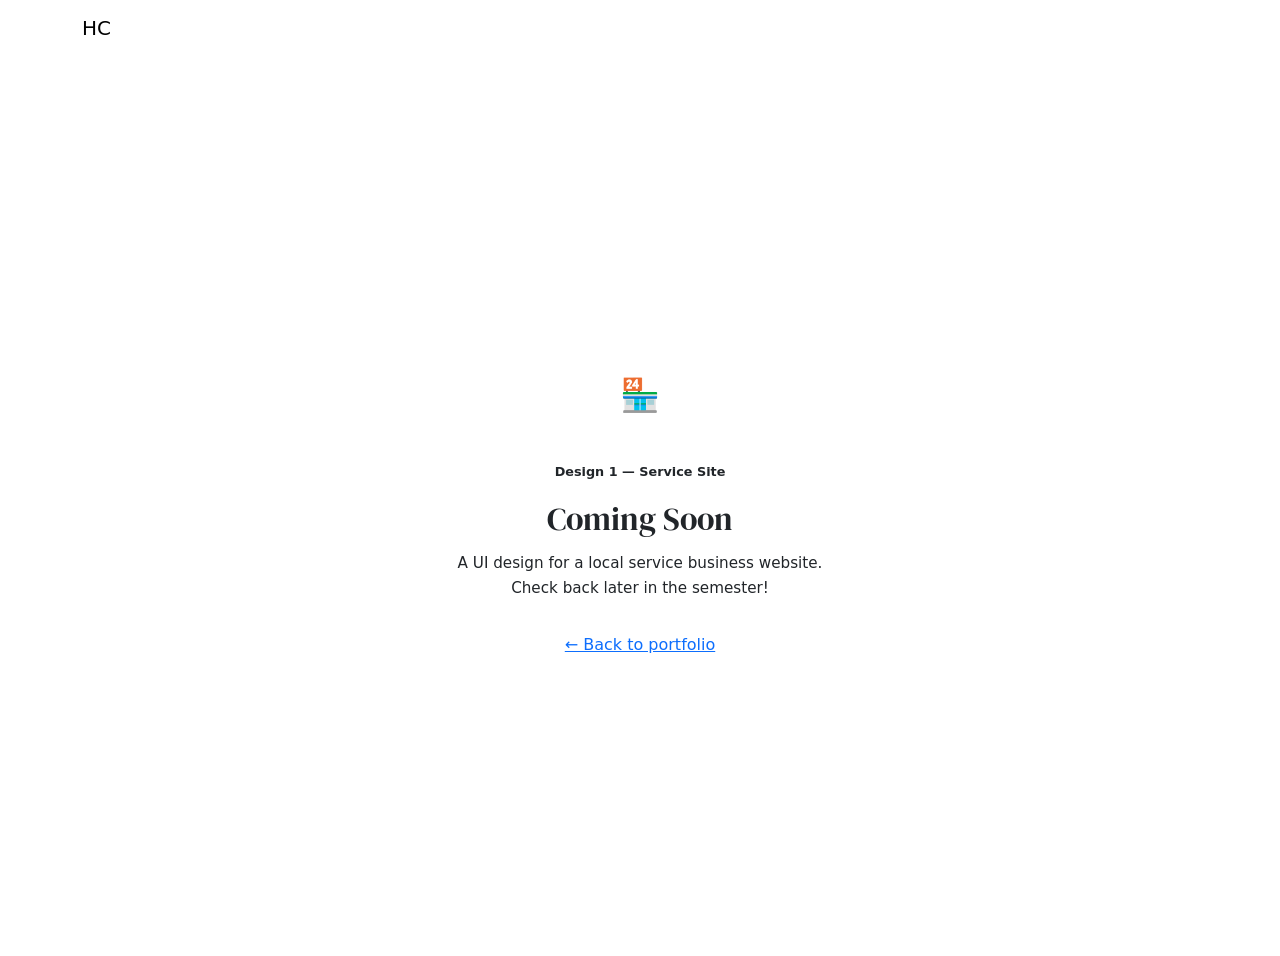
==== design1.html @ 687dcb16 "Add files via upload" ====
<!DOCTYPE html>
<html lang="en">
<head>
  <meta charset="UTF-8" />
  <meta name="viewport" content="width=device-width, initial-scale=1.0" />
  <title>Design 1 — Service Site | Hiba Chikhaoui</title>
  <link href="https://cdn.jsdelivr.net/npm/bootstrap@5.3.0/dist/css/bootstrap.min.css" rel="stylesheet" />
  <link href="https://fonts.googleapis.com/css2?family=DM+Sans:wght@400;500;600;700;800&family=DM+Serif+Display&display=swap" rel="stylesheet" />
  <link href="css/style.css" rel="stylesheet" />
  <style>
    .coming-page {
      min-height: 100vh;
      display: flex; flex-direction: column;
      align-items: center; justify-content: center;
      text-align: center; padding: 2rem;
      background: var(--cream);
    }
    .coming-thumb {
      width: 80px; height: 80px;
      background: var(--green-light);
      border-radius: 16px;
      display: flex; align-items: center; justify-content: center;
      margin: 0 auto 1.5rem; font-size: 2rem;
    }
    .coming-tag {
      font-size: 0.8rem; color: var(--green); font-weight: 600;
      border: 1px solid var(--green); padding: 3px 12px;
      border-radius: 999px; display: inline-block; margin-bottom: 1rem;
    }
    .coming-title {
      font-family: 'DM Serif Display', serif;
      font-size: 2rem; font-weight: 400;
      color: var(--dark); margin-bottom: 0.75rem;
    }
    .coming-desc {
      color: var(--gray); max-width: 400px;
      margin: 0 auto 2rem; line-height: 1.65; font-size: 0.95rem;
    }
  </style>
</head>
<body>
  <nav class="navbar sticky-top" id="mainNav">
    <div class="container">
      <a class="navbar-brand" href="index.html">HC</a>
    </div>
  </nav>
  <div class="coming-page">
    <div class="coming-thumb">🏪</div>
    <span class="coming-tag">Design 1 — Service Site</span>
    <h1 class="coming-title">Coming Soon</h1>
    <p class="coming-desc">A UI design for a local service business website. Check back later in the semester!</p>
    <a href="index.html" class="btn-teal">← Back to portfolio</a>
  </div>
  <script src="https://cdn.jsdelivr.net/npm/bootstrap@5.3.0/dist/js/bootstrap.bundle.min.js"></script>
</body>
</html>
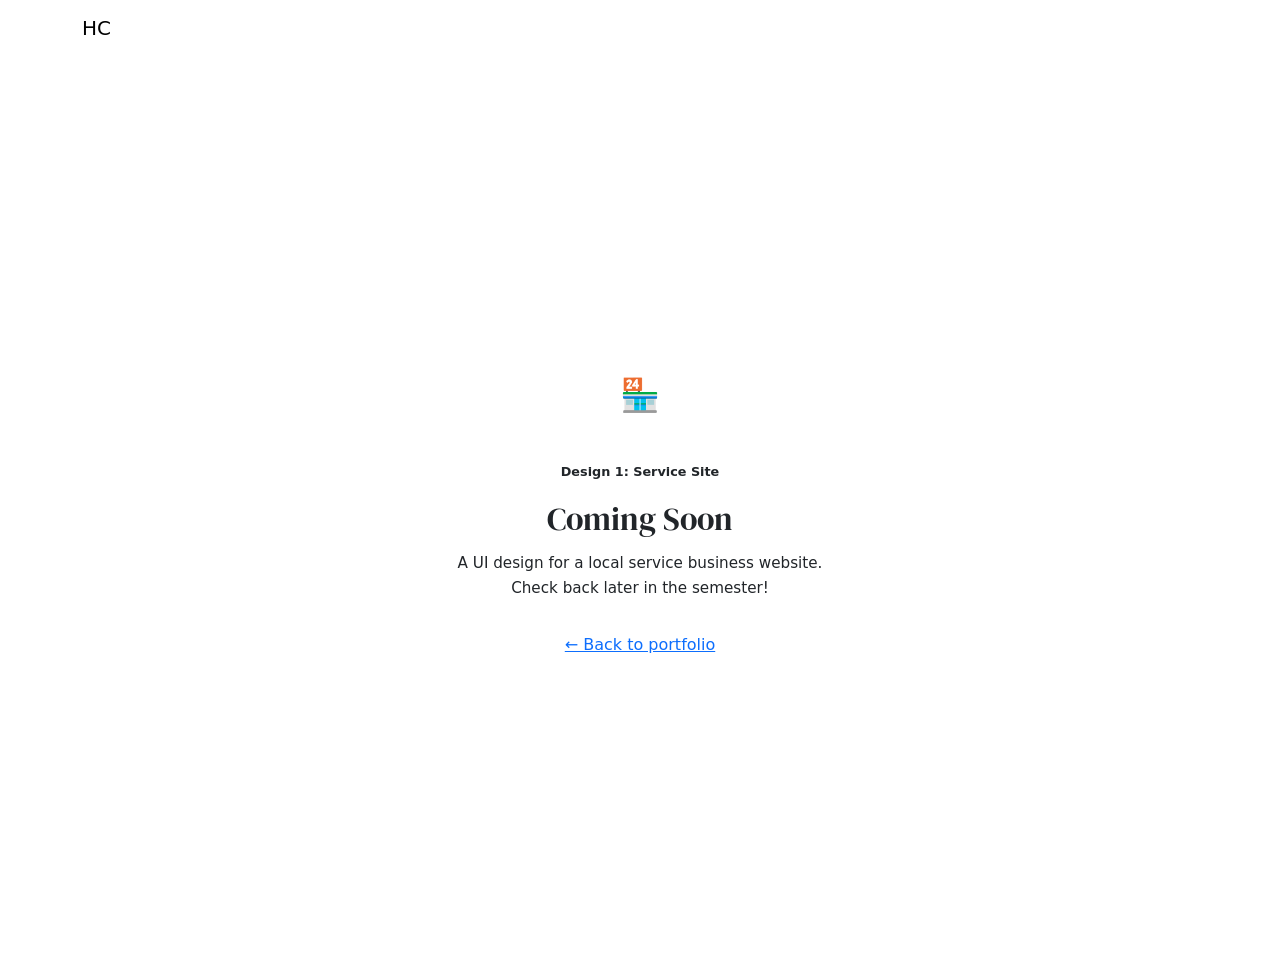
==== commit 31538db3: "Add files via upload" ====
--- a/design1.html
+++ b/design1.html
@@ -3,7 +3,7 @@
 <head>
   <meta charset="UTF-8" />
   <meta name="viewport" content="width=device-width, initial-scale=1.0" />
-  <title>Design 1 — Service Site | Hiba Chikhaoui</title>
+  <title>Design 1: Service Site | Hiba Chikhaoui</title>
   <link href="https://cdn.jsdelivr.net/npm/bootstrap@5.3.0/dist/css/bootstrap.min.css" rel="stylesheet" />
   <link href="https://fonts.googleapis.com/css2?family=DM+Sans:wght@400;500;600;700;800&family=DM+Serif+Display&display=swap" rel="stylesheet" />
   <link href="css/style.css" rel="stylesheet" />
@@ -46,7 +46,7 @@
   </nav>
   <div class="coming-page">
     <div class="coming-thumb">🏪</div>
-    <span class="coming-tag">Design 1 — Service Site</span>
+    <span class="coming-tag">Design 1: Service Site</span>
     <h1 class="coming-title">Coming Soon</h1>
     <p class="coming-desc">A UI design for a local service business website. Check back later in the semester!</p>
     <a href="index.html" class="btn-teal">← Back to portfolio</a>
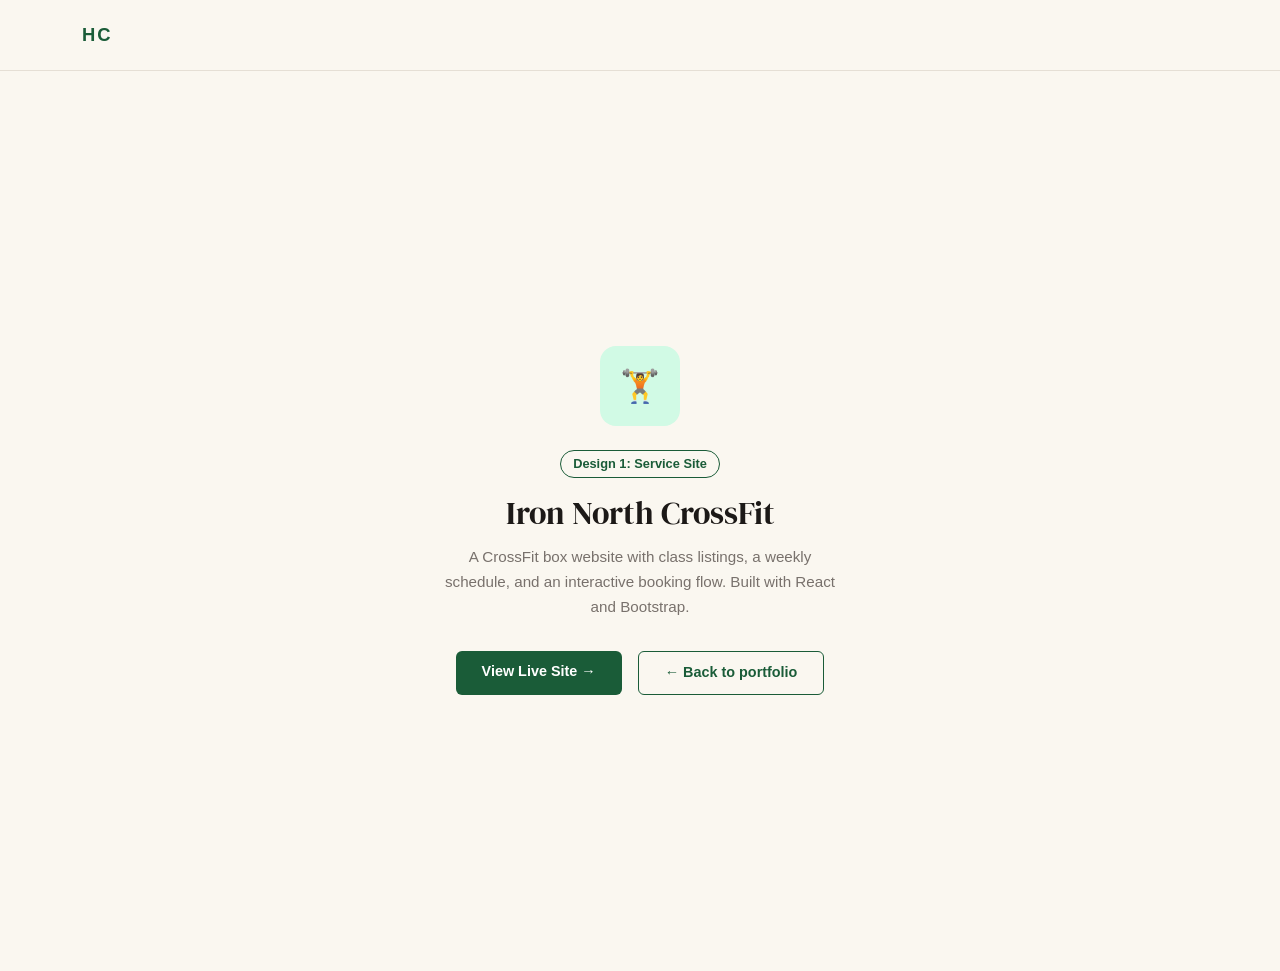
==== commit 3d9491be: "Add files via upload" ====
--- a/design1.html
+++ b/design1.html
@@ -45,11 +45,14 @@
     </div>
   </nav>
   <div class="coming-page">
-    <div class="coming-thumb">🏪</div>
+    <div class="coming-thumb">🏋️</div>
     <span class="coming-tag">Design 1: Service Site</span>
-    <h1 class="coming-title">Coming Soon</h1>
-    <p class="coming-desc">A UI design for a local service business website. Check back later in the semester!</p>
-    <a href="index.html" class="btn-teal">← Back to portfolio</a>
+    <h1 class="coming-title">Iron North CrossFit</h1>
+    <p class="coming-desc">A CrossFit box website with class listings, a weekly schedule, and an interactive booking flow. Built with React and Bootstrap.</p>
+    <div style="display:flex; gap:1rem; justify-content:center; flex-wrap:wrap;">
+      <a href="https://admirable-stroopwafel-7d52f2.netlify.app" target="_blank" class="btn-teal">View Live Site →</a>
+      <a href="index.html" class="btn-teal" style="background:transparent; color:var(--green); border:1.5px solid var(--green);">← Back to portfolio</a>
+    </div>
   </div>
   <script src="https://cdn.jsdelivr.net/npm/bootstrap@5.3.0/dist/js/bootstrap.bundle.min.js"></script>
 </body>
--- a/css/style.css
+++ b/css/style.css
@@ -0,0 +1,306 @@
+/* ============================================
+   CSS Variables
+   ============================================ */
+:root {
+  --cream:       #faf7f0;
+  --cream-dark:  #f0ebe0;
+  --green:       #1a5c38;
+  --green-mid:   #166534;
+  --green-light: #d1fae5;
+  --dark:        #1c1917;
+  --gray:        #78716c;
+  --border:      #e5dfd5;
+}
+
+body {
+  font-family: 'DM Sans', sans-serif;
+  background: var(--cream);
+  color: var(--dark);
+}
+
+/* ============================================
+   NAVBAR
+   ============================================ */
+#mainNav {
+  background: var(--cream);
+  border-bottom: 1px solid var(--border);
+  padding: 1rem 0;
+}
+
+.navbar-brand {
+  color: var(--green) !important;
+  font-weight: 800;
+  font-size: 1.15rem;
+  letter-spacing: 2px;
+}
+
+.nav-link {
+  color: var(--dark) !important;
+  font-size: 0.9rem;
+  font-weight: 500;
+  margin-left: 0.5rem;
+  transition: color 0.15s;
+}
+
+.nav-link:hover { color: var(--green) !important; }
+
+/* ============================================
+   HERO / ABOUT
+   ============================================ */
+.hero-section {
+  padding: 90px 0 80px;
+  background: var(--cream);
+}
+
+.badge-pill {
+  display: inline-block;
+  background: var(--green-light);
+  color: var(--green);
+  font-size: 0.8rem;
+  font-weight: 600;
+  padding: 4px 14px;
+  border-radius: 999px;
+  margin-bottom: 1.25rem;
+}
+
+.hero-title {
+  font-family: 'DM Serif Display', serif;
+  font-size: 3.6rem;
+  font-weight: 400;
+  color: var(--dark);
+  line-height: 1.1;
+  margin-bottom: 1.25rem;
+}
+
+.hero-title em {
+  font-style: italic;
+  color: var(--green);
+}
+
+.hero-lead {
+  font-size: 1rem;
+  color: var(--gray);
+  max-width: 540px;
+  line-height: 1.8;
+  margin-bottom: 1rem;
+}
+
+.hero-sub {
+  font-size: 0.95rem;
+  color: var(--gray);
+  max-width: 520px;
+  line-height: 1.75;
+}
+
+.btn-teal {
+  background: var(--green);
+  color: #fff;
+  border: none;
+  padding: 10px 26px;
+  border-radius: 6px;
+  font-size: 0.9rem;
+  font-weight: 600;
+  text-decoration: none;
+  transition: background 0.2s;
+  display: inline-block;
+}
+
+.btn-teal:hover { background: var(--green-mid); color: #fff; }
+
+/* ============================================
+   HOW I WORK
+   ============================================ */
+.work-section {
+  padding: 80px 0;
+  background: var(--cream-dark);
+}
+
+.section-heading {
+  font-family: 'DM Serif Display', serif;
+  font-size: 2rem;
+  font-weight: 400;
+  color: var(--dark);
+  margin-bottom: 0.4rem;
+}
+
+.section-heading::after {
+  content: '';
+  display: block;
+  width: 36px;
+  height: 3px;
+  background: var(--green);
+  border-radius: 2px;
+  margin-top: 10px;
+}
+
+.section-sub {
+  color: var(--gray);
+  font-size: 0.92rem;
+}
+
+.step-card {
+  background: var(--cream);
+  border: 1px solid var(--border);
+  border-left: 3px solid var(--green);
+  border-radius: 10px;
+  padding: 1.75rem;
+  height: 100%;
+}
+
+.step-num {
+  font-size: 1.2rem;
+  font-weight: 800;
+  color: var(--green);
+  margin-bottom: 0.9rem;
+}
+
+.step-card h5 {
+  font-size: 1rem;
+  font-weight: 700;
+  color: var(--dark);
+  margin-bottom: 0.7rem;
+}
+
+.step-card p {
+  font-size: 0.9rem;
+  color: var(--gray);
+  line-height: 1.65;
+  margin: 0;
+}
+
+.step-card a { color: var(--green); text-decoration: none; }
+.step-card a:hover { text-decoration: underline; }
+
+.note-text { font-size: 0.85rem; color: var(--gray); }
+.note-text a { color: var(--green); text-decoration: none; }
+.note-text a:hover { text-decoration: underline; }
+
+/* ============================================
+   PROJECTS
+   ============================================ */
+.projects-section {
+  padding: 80px 0;
+  background: var(--cream);
+}
+
+.project-link { text-decoration: none; color: inherit; display: block; }
+
+.project-card {
+  border: 1px solid var(--border);
+  border-radius: 10px;
+  overflow: hidden;
+  background: var(--cream);
+  transition: transform 0.2s ease, box-shadow 0.2s ease;
+}
+
+.project-card:hover {
+  transform: translateY(-4px);
+  box-shadow: 0 10px 24px rgba(0,0,0,0.08);
+}
+
+.project-thumb {
+  height: 155px;
+  display: flex;
+  align-items: center;
+  justify-content: center;
+}
+
+.thumb-tag {
+  background: rgba(255,255,255,0.85);
+  color: var(--dark);
+  font-size: 0.78rem;
+  font-weight: 500;
+  padding: 4px 13px;
+  border-radius: 999px;
+}
+
+.project-info { padding: 1.2rem 1.25rem; }
+
+.project-info h5 {
+  font-size: 0.98rem;
+  font-weight: 700;
+  color: var(--dark);
+  margin-bottom: 0.4rem;
+}
+
+.project-info p {
+  font-size: 0.88rem;
+  color: var(--gray);
+  margin-bottom: 0.75rem;
+  line-height: 1.55;
+}
+
+.soon-badge {
+  font-size: 0.78rem;
+  color: var(--green);
+  font-weight: 500;
+  border: 1px solid var(--green);
+  padding: 2px 10px;
+  border-radius: 999px;
+}
+
+/* ============================================
+   CONTACT
+   ============================================ */
+.contact-section {
+  padding: 80px 0;
+  background: var(--cream-dark);
+  text-align: center;
+}
+
+.contact-section .section-heading::after {
+  margin: 10px auto 0;
+}
+
+.contact-section p {
+  color: var(--gray);
+  font-size: 0.95rem;
+  max-width: 420px;
+  margin: 0.75rem auto 1.75rem;
+  line-height: 1.65;
+}
+
+/* ============================================
+   FOOTER
+   ============================================ */
+.site-footer {
+  padding: 28px 0;
+  background: var(--dark);
+  border-top: 1px solid rgba(255,255,255,0.06);
+  font-size: 0.82rem;
+  color: rgba(255,255,255,0.3);
+}
+
+/* ============================================
+   SCROLL FADE-IN
+   ============================================ */
+.fade-in {
+  opacity: 0;
+  transform: translateY(22px);
+  transition: opacity 0.5s ease, transform 0.5s ease;
+}
+
+.fade-in.visible {
+  opacity: 1;
+  transform: translateY(0);
+}
+
+.fade-in:nth-child(2) { transition-delay: 0.1s; }
+.fade-in:nth-child(3) { transition-delay: 0.2s; }
+.fade-in:nth-child(4) { transition-delay: 0.15s; }
+
+/* ============================================
+   ACTIVE NAV LINK
+   ============================================ */
+.nav-link.active-link {
+  color: var(--green) !important;
+  font-weight: 600;
+}
+
+/* ============================================
+   RESPONSIVE
+   ============================================ */
+@media (max-width: 576px) {
+  .hero-title { font-size: 2.4rem; }
+  .hero-section { padding: 60px 0 50px; }
+}
